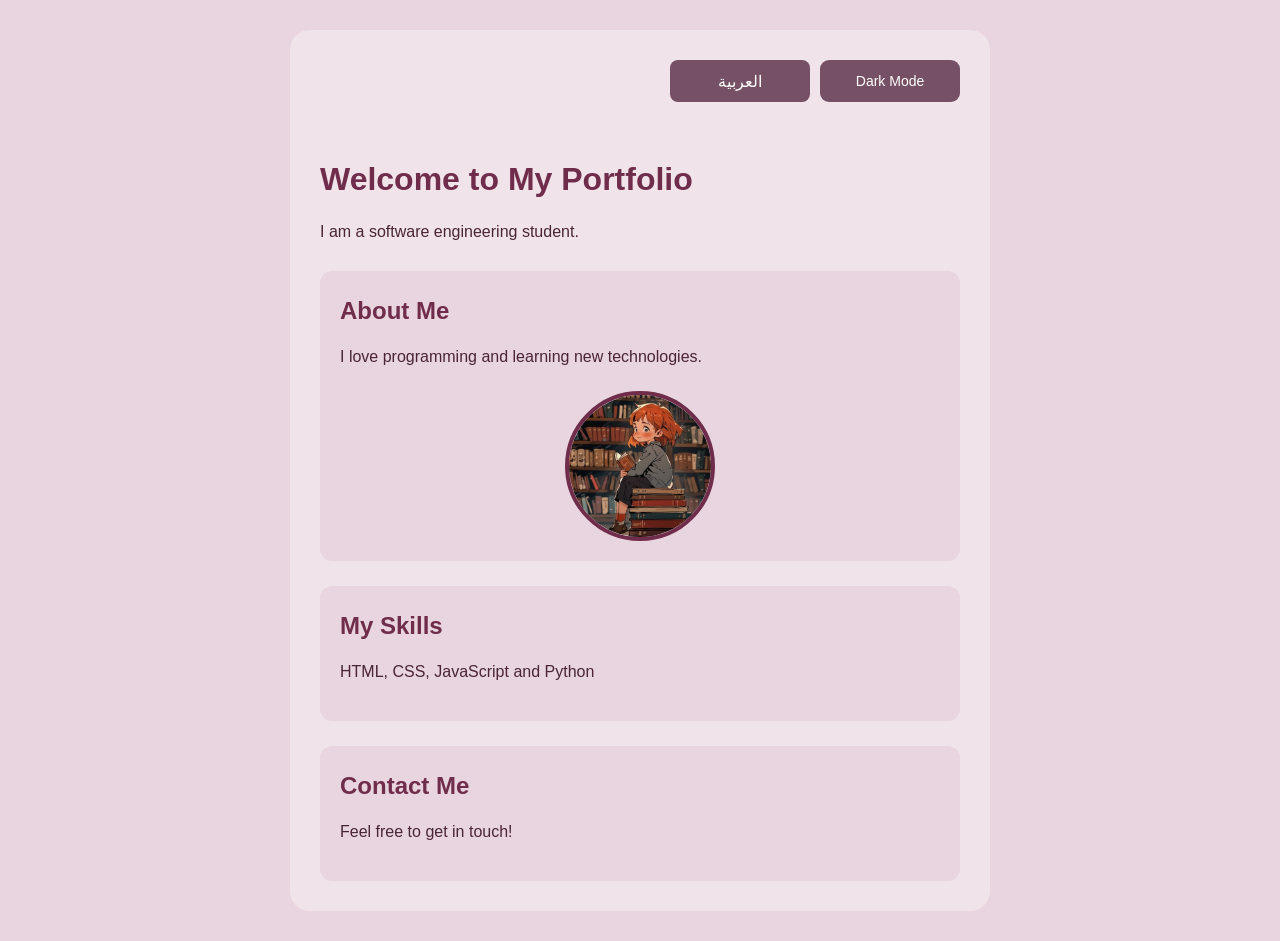
==== bounce02/index.html @ cda495a7 "g" ====
<!DOCTYPE html>
<html lang="en" dir="ltr">
<head>
    <meta charset="UTF-8">
    <meta name="viewport" content="width=device-width, initial-scale=1.0">
    <title>My Portfolio</title>
    <link rel="stylesheet" href="style.css">
    <script src="script.js" defer></script>
</head>
<body>
    <main>
        <div class="controls">
            <button id="language-button" type="button">العربية</button>
            <button id="theme-button" type="button">Dark Mode</button>
        </div>

        <h1 id="title">Welcome to My Portfolio</h1>
        <p id="description">I am a software engineering student.</p>

        <section>
            <h2 id="about-title">About Me</h2>
            <p id="about-text">I love programming and learning new technologies.</p>
            <img src="assets/profile.png" alt="My Profile Picture">
        </section>

        <section>
            <h2 id="skills-title">My Skills</h2>
            <p id="skills-text">HTML, CSS, JavaScript and Python</p>
        </section>

        <section>
            <h2 id="contact-title">Contact Me</h2>
            <p id="contact-text">Feel free to get in touch!</p>
        </section>
    </main>
</body>
</html>
---- bounce02/style.css ----
* {
    margin: 0;
    padding: 0;
    box-sizing: border-box;
}

body {
    font-family: Arial, sans-serif;
    background-color: #E8D5DF;
    color: #492536;
    line-height: 1.7;
    padding: 30px 15px;
    transition: background-color 0.3s ease;
}

main {
    max-width: 700px;
    margin: auto;
    background-color: #F0E3E9;
    padding: 30px;
    border-radius: 20px;
}

h1, h2 {
    color: #702D4B;
    margin-bottom: 12px;
}

p {
    margin-bottom: 15px;
}

section {
    margin-top: 25px;
    padding: 20px;
    background-color: #E8D5DF;
    border-radius: 12px;
}

#language-button {
    display: block;
    margin-inline-start: auto;
    margin-bottom: 25px;
    padding: 10px 20px;
    background-color: #765064;
    color: white;
    border: none;
    border-radius: 8px;
    cursor: pointer;
    font-size: 16px;
}

#language-button:hover {
    background-color: #A0446B;
}

@media (max-width: 480px) {
    main {
        padding: 20px;
    }
}

.controls {
    display: flex;
    justify-content: flex-end;
    flex-wrap: wrap;
    gap: 10px;
    margin-bottom: 25px;
}

.controls button {
   width: 140px;
    height: 42px;
    padding: 10px;
    background-color: #765064;
    color: #FFFFFF;
    border: none;
    border-radius: 9px;
    cursor: pointer;
    font-size: 14px;
    transition: background-color 0.3s ease,
                transform 0.3s ease;
}

.controls button:hover {
    background-color: #A0446B;
    transform: translateY(-2px);
}

body,
main,
section {
    transition: background-color 0.3s ease,
                color 0.3s ease;
}


body.dark-theme {
    background-color: #100B16;
    color: #D0B8D9;
}

body.dark-theme main {
    background-color: #211329;
}

body.dark-theme h1,
body.dark-theme h2 {
    color: #D98AB5;
}

body.dark-theme section {
    background-color: #100B16;
}

body.dark-theme .controls button {
    background-color: #7046A5;
    color: #FFFFFF;
}

body.dark-theme .controls button:hover {
    background-color: #A64D79;
}

@media (max-width: 480px) {
    .controls {
        justify-content: center;
    }

    .controls button {
        flex: 1;
    }
}

section img {
    display: block;
    width: 150px;
    height: 150px;
    object-fit: cover;
    border-radius: 50%;
    border: 4px solid #702D4B;
    margin: 20px auto 0;
    transition: transform 0.3s ease, border-color 0.3s ease;
}

section img:hover {
    transform: scale(1.05);
}

body.dark-theme section img {
    border-color: #D98AB5;
}
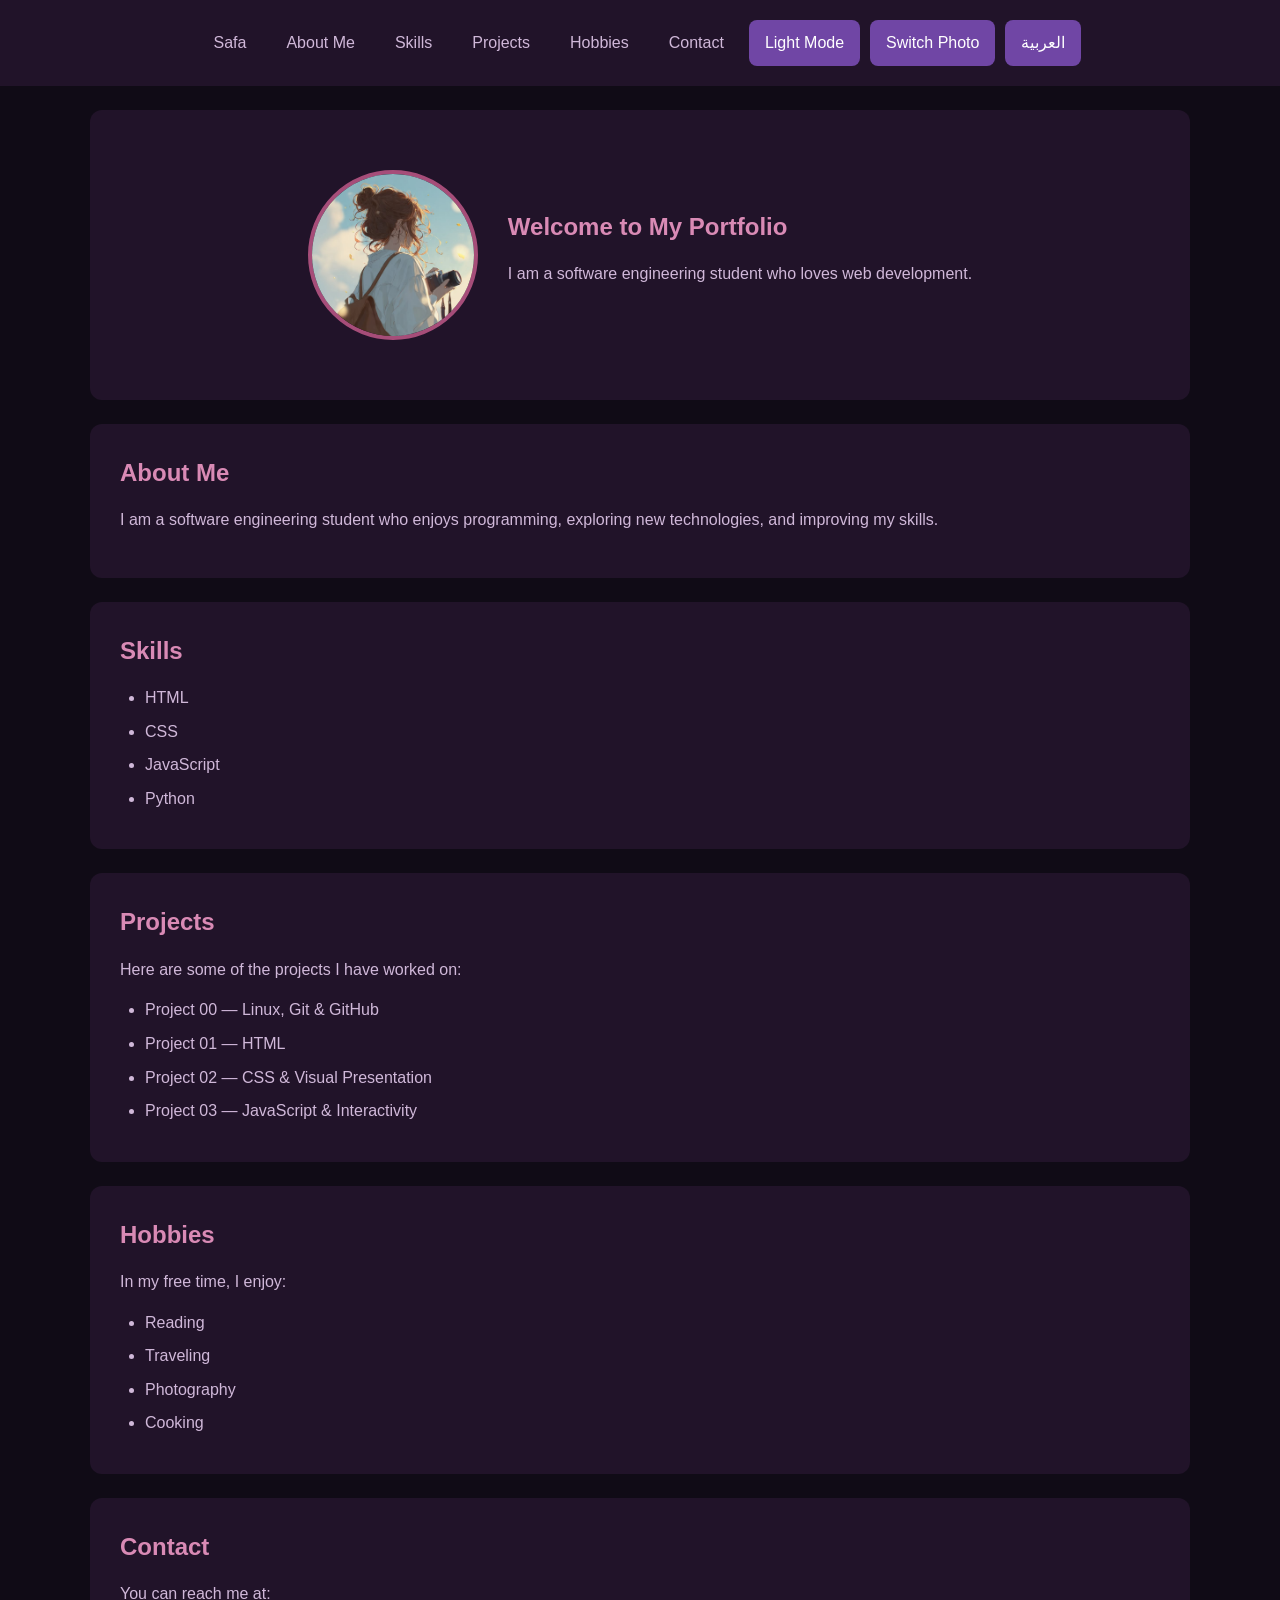
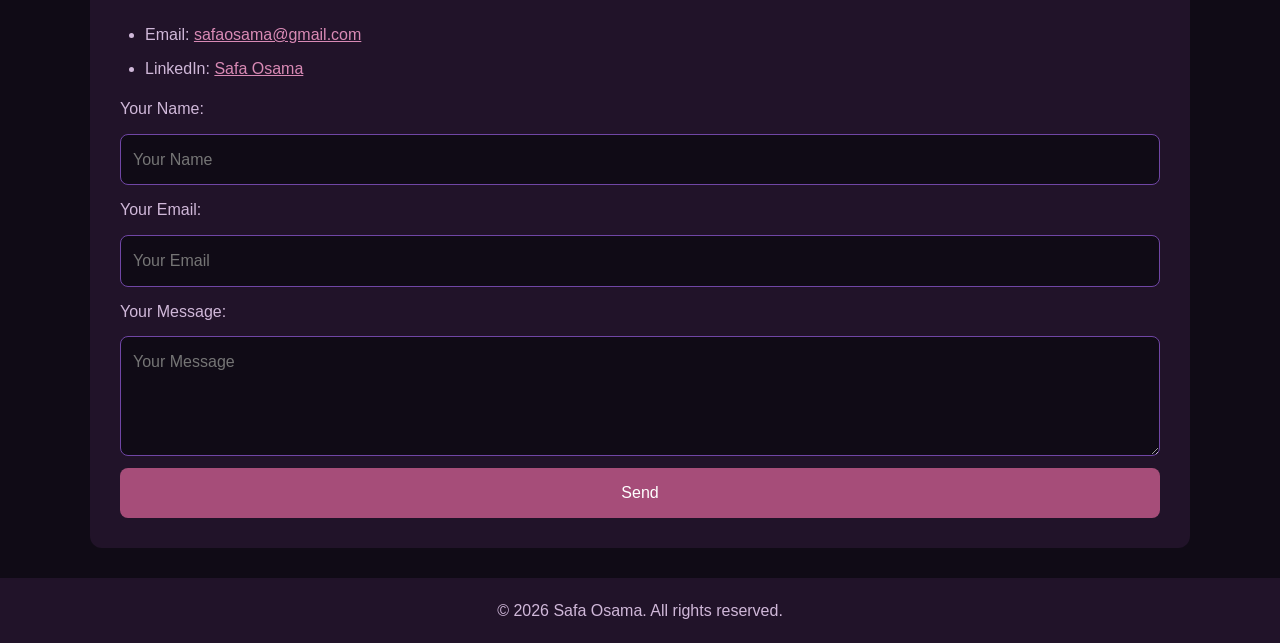
==== commit a8874437: "g" ====
--- a/bounce02/index.html
+++ b/bounce02/index.html
@@ -1,3 +1,4 @@
+
 <!DOCTYPE html>
 <html lang="en" dir="ltr">
 <head>
@@ -8,30 +9,147 @@
     <script src="script.js" defer></script>
 </head>
 <body>
+    <header>
+        <nav>
+            <a href="#home" data-i18n="navHome">Safa</a>
+            <a href="#about" data-i18n="navAbout">About Me</a>
+            <a href="#skills" data-i18n="navSkills">Skills</a>
+            <a href="#projects" data-i18n="navProjects">Projects</a>
+            <a href="#hobbies" data-i18n="navHobbies">Hobbies</a>
+            <a href="#contact" data-i18n="navContact">Contact</a>
+
+            <button id="theme" type="button" data-i18n="themeButton">
+                Light Mode
+            </button>
+
+            <button id="photo-switch" type="button" data-i18n="photoButton">
+                Switch Photo
+            </button>
+
+            <button id="language-switch" type="button">
+                العربية
+            </button>
+        </nav>
+    </header>
+
     <main>
-        <div class="controls">
-            <button id="language-button" type="button">العربية</button>
-            <button id="theme-button" type="button">Dark Mode</button>
-        </div>
+        <section id="home">
+            <img
+                id="profile-photo"
+                src="assets/casual.png"
+                alt="Casual profile photo"
+                data-i18n-alt="casualAlt"
+            >
 
-        <h1 id="title">Welcome to My Portfolio</h1>
-        <p id="description">I am a software engineering student.</p>
-
-        <section>
-            <h2 id="about-title">About Me</h2>
-            <p id="about-text">I love programming and learning new technologies.</p>
-            <img src="assets/profile.png" alt="My Profile Picture">
+            <div class="home-text">
+                <h1 data-i18n="homeTitle">Welcome to My Portfolio</h1>
+                <p data-i18n="homeDescription">
+                    I am a software engineering student who loves web development.
+                </p>
+            </div>
         </section>
 
-        <section>
-            <h2 id="skills-title">My Skills</h2>
-            <p id="skills-text">HTML, CSS, JavaScript and Python</p>
+        <section id="about">
+            <h2 data-i18n="aboutTitle">About Me</h2>
+            <p data-i18n="aboutText">
+                I am a software engineering student who enjoys programming,
+                exploring new technologies, and improving my skills.
+            </p>
         </section>
 
-        <section>
-            <h2 id="contact-title">Contact Me</h2>
-            <p id="contact-text">Feel free to get in touch!</p>
+        <section id="skills">
+            <h2 data-i18n="skillsTitle">Skills</h2>
+            <ul>
+                <li>HTML</li>
+                <li>CSS</li>
+                <li>JavaScript</li>
+                <li>Python</li>
+            </ul>
+        </section>
+
+        <section id="projects">
+            <h2 data-i18n="projectsTitle">Projects</h2>
+            <p data-i18n="projectsDescription">
+                Here are some of the projects I have worked on:
+            </p>
+            <ul>
+                <li data-i18n="project00">Project 00 — Linux, Git &amp; GitHub</li>
+                <li data-i18n="project01">Project 01 — HTML</li>
+                <li data-i18n="project02">Project 02 — CSS &amp; Visual Presentation</li>
+                <li data-i18n="project03">Project 03 — JavaScript &amp; Interactivity</li>
+            </ul>
+        </section>
+
+        <section id="hobbies">
+            <h2 data-i18n="hobbiesTitle">Hobbies</h2>
+            <p data-i18n="hobbiesDescription">In my free time, I enjoy:</p>
+            <ul>
+                <li data-i18n="hobbyReading">Reading</li>
+                <li data-i18n="hobbyTraveling">Traveling</li>
+                <li data-i18n="hobbyPhotography">Photography</li>
+                <li data-i18n="hobbyCooking">Cooking</li>
+            </ul>
+        </section>
+
+        <section id="contact">
+            <h2 data-i18n="contactTitle">Contact</h2>
+            <p data-i18n="contactDescription">You can reach me at:</p>
+
+            <ul>
+                <li>
+                    <span data-i18n="emailLabel">Email:</span>
+                    <a href="mailto:safaosama@gmail.com">safaosama@gmail.com</a>
+                </li>
+                <li>
+                    <span data-i18n="linkedinLabel">LinkedIn:</span>
+                    <a
+                        href="https://www.linkedin.com/in/safaosama"
+                        target="_blank"
+                        rel="noopener noreferrer"
+                        data-i18n="linkedinName"
+                    >Safa Osama</a>
+                </li>
+            </ul>
+
+            <form id="contact-form">
+                <label for="name" data-i18n="nameLabel">Your Name:</label>
+                <input
+                    type="text"
+                    id="name"
+                    name="name"
+                    data-i18n-placeholder="namePlaceholder"
+                    placeholder="Your Name"
+                    required
+                >
+
+                <label for="email" data-i18n="emailInputLabel">Your Email:</label>
+                <input
+                    type="email"
+                    id="email"
+                    name="email"
+                    data-i18n-placeholder="emailPlaceholder"
+                    placeholder="Your Email"
+                    required
+                >
+
+                <label for="message" data-i18n="messageLabel">Your Message:</label>
+                <textarea
+                    id="message"
+                    name="message"
+                    data-i18n-placeholder="messagePlaceholder"
+                    placeholder="Your Message"
+                    required
+                ></textarea>
+
+                <button type="submit" data-i18n="sendButton">Send</button>
+            </form>
         </section>
     </main>
+
+    <footer>
+        <p data-i18n="footerText">
+            © 2026 Safa Osama. All rights reserved.
+        </p>
+    </footer>
 </body>
-</html>+</html>
--- a/bounce02/style.css
+++ b/bounce02/style.css
@@ -1,152 +1,307 @@
+
+/* Reset */
 * {
     margin: 0;
     padding: 0;
     box-sizing: border-box;
 }
 
+/* Main Page */
 body {
     font-family: Arial, sans-serif;
-    background-color: #E8D5DF;
-    color: #492536;
-    line-height: 1.7;
-    padding: 30px 15px;
-    transition: background-color 0.3s ease;
-}
-
-main {
-    max-width: 700px;
-    margin: auto;
-    background-color: #F0E3E9;
+    background-color: #100B16;
+    color: #D0B8D9;
+    line-height: 1.6;
+    transition: background-color 0.3s ease, color 0.3s ease;
+}
+
+header {
+    background-color: #211329;
+    padding: 20px;
+    text-align: center;
+}
+
+nav {
+    display: flex;
+    justify-content: center;
+    align-items: center;
+    flex-wrap: wrap;
+    gap: 10px;
+}
+
+nav a {
+    color: #D0B8D9;
+    text-decoration: none;
+    padding: 10px 15px;
+    border-radius: 8px;
+    transition: background-color 0.3s, color 0.3s;
+}
+
+nav a:hover {
+    background-color: #512442;
+    color: #FFFFFF;
+}
+
+/* Feature Buttons */
+#theme,
+#photo-switch,
+#language-switch {
+    background-color: #7046A5;
+    color: #FFFFFF;
+    border: none;
+    padding: 10px 16px;
+    border-radius: 8px;
+    cursor: pointer;
+    font: inherit;
+    transition: background-color 0.3s ease, transform 0.3s ease;
+}
+
+#theme:hover,
+#photo-switch:hover,
+#language-switch:hover {
+    opacity: 0.85;
+    transform: translateY(-2px);
+}
+
+#theme:focus-visible,
+#photo-switch:focus-visible,
+#language-switch:focus-visible {
+    outline: 3px solid #A64D79;
+    outline-offset: 3px;
+}
+
+/* Sections */
+section {
+    margin: 24px auto;
     padding: 30px;
-    border-radius: 20px;
-}
-
-h1, h2 {
-    color: #702D4B;
-    margin-bottom: 12px;
+    width: 90%;
+    max-width: 1100px;
+    background-color: #211329;
+    color: #D0B8D9;
+    border-radius: 12px;
+    transition: background-color 0.3s ease, color 0.3s ease;
+}
+
+h1,
+h2 {
+    color: #D98AB5;
+    margin-bottom: 15px;
 }
 
 p {
     margin-bottom: 15px;
 }
 
-section {
-    margin-top: 25px;
-    padding: 20px;
-    background-color: #E8D5DF;
-    border-radius: 12px;
-}
-
-#language-button {
+ul {
+    padding-inline-start: 25px;
+}
+
+li {
+    margin-bottom: 8px;
+}
+
+/* Home Section */
+#home {
+    display: flex;
+    align-items: center;
+    justify-content: center;
+    gap: 30px;
+    text-align: start;
+    padding: 60px 30px;
+}
+
+.home-text {
+    max-width: 600px;
+}
+
+/* Profile Photo */
+#profile-photo {
     display: block;
-    margin-inline-start: auto;
-    margin-bottom: 25px;
-    padding: 10px 20px;
-    background-color: #765064;
-    color: white;
+    flex-shrink: 0;
+    width: 170px;
+    height: 170px;
+    object-fit: cover;
+    border-radius: 50%;
+    border: 4px solid #A64D79;
+    opacity: 1;
+    transition: opacity 0.3s ease, border-color 0.3s ease;
+}
+
+#profile-photo.fade {
+    opacity: 0;
+}
+
+/* Links */
+section a {
+    color: #D98AB5;
+}
+
+section a:hover {
+    color: #FFFFFF;
+}
+
+/* Contact Form */
+#contact form {
+    display: flex;
+    flex-direction: column;
+    gap: 12px;
+    margin-top: 15px;
+}
+
+#contact input,
+#contact textarea {
+    width: 100%;
+    padding: 12px;
+    border: 1px solid #7046A5;
+    border-radius: 8px;
+    background-color: #100B16;
+    color: #FFFFFF;
+    font: inherit;
+}
+
+#contact textarea {
+    min-height: 120px;
+    resize: vertical;
+}
+
+#contact form button {
+    padding: 12px;
+    background-color: #A64D79;
+    color: #FFFFFF;
     border: none;
     border-radius: 8px;
     cursor: pointer;
-    font-size: 16px;
-}
-
-#language-button:hover {
-    background-color: #A0446B;
+    font: inherit;
+}
+
+#contact form button:hover {
+    opacity: 0.85;
+}
+
+/* Footer */
+footer {
+    background-color: #211329;
+    padding: 20px;
+    margin-top: 30px;
+    text-align: center;
+    color: #D0B8D9;
+}
+
+footer p {
+    margin-bottom: 0;
+}
+
+/* Light Theme */
+body.light-theme {
+    background-color: #E8D5DF;
+    color: #492536;
+}
+
+body.light-theme header,
+body.light-theme footer {
+    background-color: #D6B8C8;
+    color: #492536;
+}
+
+body.light-theme section {
+    background-color: #F0E3E9;
+    color: #492536;
+}
+
+body.light-theme h1,
+body.light-theme h2 {
+    color: #702D4B;
+}
+
+body.light-theme nav a {
+    color: #492536;
+}
+
+body.light-theme nav a:hover {
+    background-color: #C09AAE;
+    color: #351927;
+}
+
+body.light-theme #theme,
+body.light-theme #photo-switch,
+body.light-theme #language-switch {
+    background-color: #765064;
+    color: #FFFFFF;
+}
+
+body.light-theme #contact input,
+body.light-theme #contact textarea {
+    background-color: #F8F1F4;
+    color: #492536;
+    border-color: #B58A9F;
+}
+
+body.light-theme #contact input::placeholder,
+body.light-theme #contact textarea::placeholder {
+    color: #806575;
+}
+
+body.light-theme #contact form button {
+    background-color: #765064;
+    color: #FFFFFF;
+}
+
+body.light-theme section a {
+    color: #702D4B;
+}
+
+body.light-theme section a:hover {
+    color: #A0446B;
+}
+
+body.light-theme #profile-photo {
+    border-color: #B58A9F;
+}
+
+/* Right-to-Left Support */
+html[dir="rtl"] nav {
+    direction: rtl;
+}
+
+html[dir="rtl"] #home {
+    direction: rtl;
+}
+
+html[dir="rtl"] section {
+    text-align: start;
+}
+
+html[dir="rtl"] #contact form {
+    text-align: start;
+}
+
+/* Responsive Design */
+@media (max-width: 768px) {
+    nav {
+        flex-direction: column;
+    }
+
+    #home {
+        flex-direction: column;
+        text-align: center;
+        padding: 40px 20px;
+    }
+
+    section {
+        width: 95%;
+        padding: 20px;
+    }
 }
 
 @media (max-width: 480px) {
-    main {
-        padding: 20px;
-    }
-}
-
-.controls {
-    display: flex;
-    justify-content: flex-end;
-    flex-wrap: wrap;
-    gap: 10px;
-    margin-bottom: 25px;
-}
-
-.controls button {
-   width: 140px;
-    height: 42px;
-    padding: 10px;
-    background-color: #765064;
-    color: #FFFFFF;
-    border: none;
-    border-radius: 9px;
-    cursor: pointer;
-    font-size: 14px;
-    transition: background-color 0.3s ease,
-                transform 0.3s ease;
-}
-
-.controls button:hover {
-    background-color: #A0446B;
-    transform: translateY(-2px);
-}
-
-body,
-main,
-section {
-    transition: background-color 0.3s ease,
-                color 0.3s ease;
-}
-
-
-body.dark-theme {
-    background-color: #100B16;
-    color: #D0B8D9;
-}
-
-body.dark-theme main {
-    background-color: #211329;
-}
-
-body.dark-theme h1,
-body.dark-theme h2 {
-    color: #D98AB5;
-}
-
-body.dark-theme section {
-    background-color: #100B16;
-}
-
-body.dark-theme .controls button {
-    background-color: #7046A5;
-    color: #FFFFFF;
-}
-
-body.dark-theme .controls button:hover {
-    background-color: #A64D79;
-}
-
-@media (max-width: 480px) {
-    .controls {
-        justify-content: center;
-    }
-
-    .controls button {
-        flex: 1;
-    }
-}
-
-section img {
-    display: block;
-    width: 150px;
-    height: 150px;
-    object-fit: cover;
-    border-radius: 50%;
-    border: 4px solid #702D4B;
-    margin: 20px auto 0;
-    transition: transform 0.3s ease, border-color 0.3s ease;
-}
-
-section img:hover {
-    transform: scale(1.05);
-}
-
-body.dark-theme section img {
-    border-color: #D98AB5;
-}+    #profile-photo {
+        width: 130px;
+        height: 130px;
+    }
+
+    #theme,
+    #photo-switch,
+    #language-switch {
+        max-width: 100%;
+    }
+}
